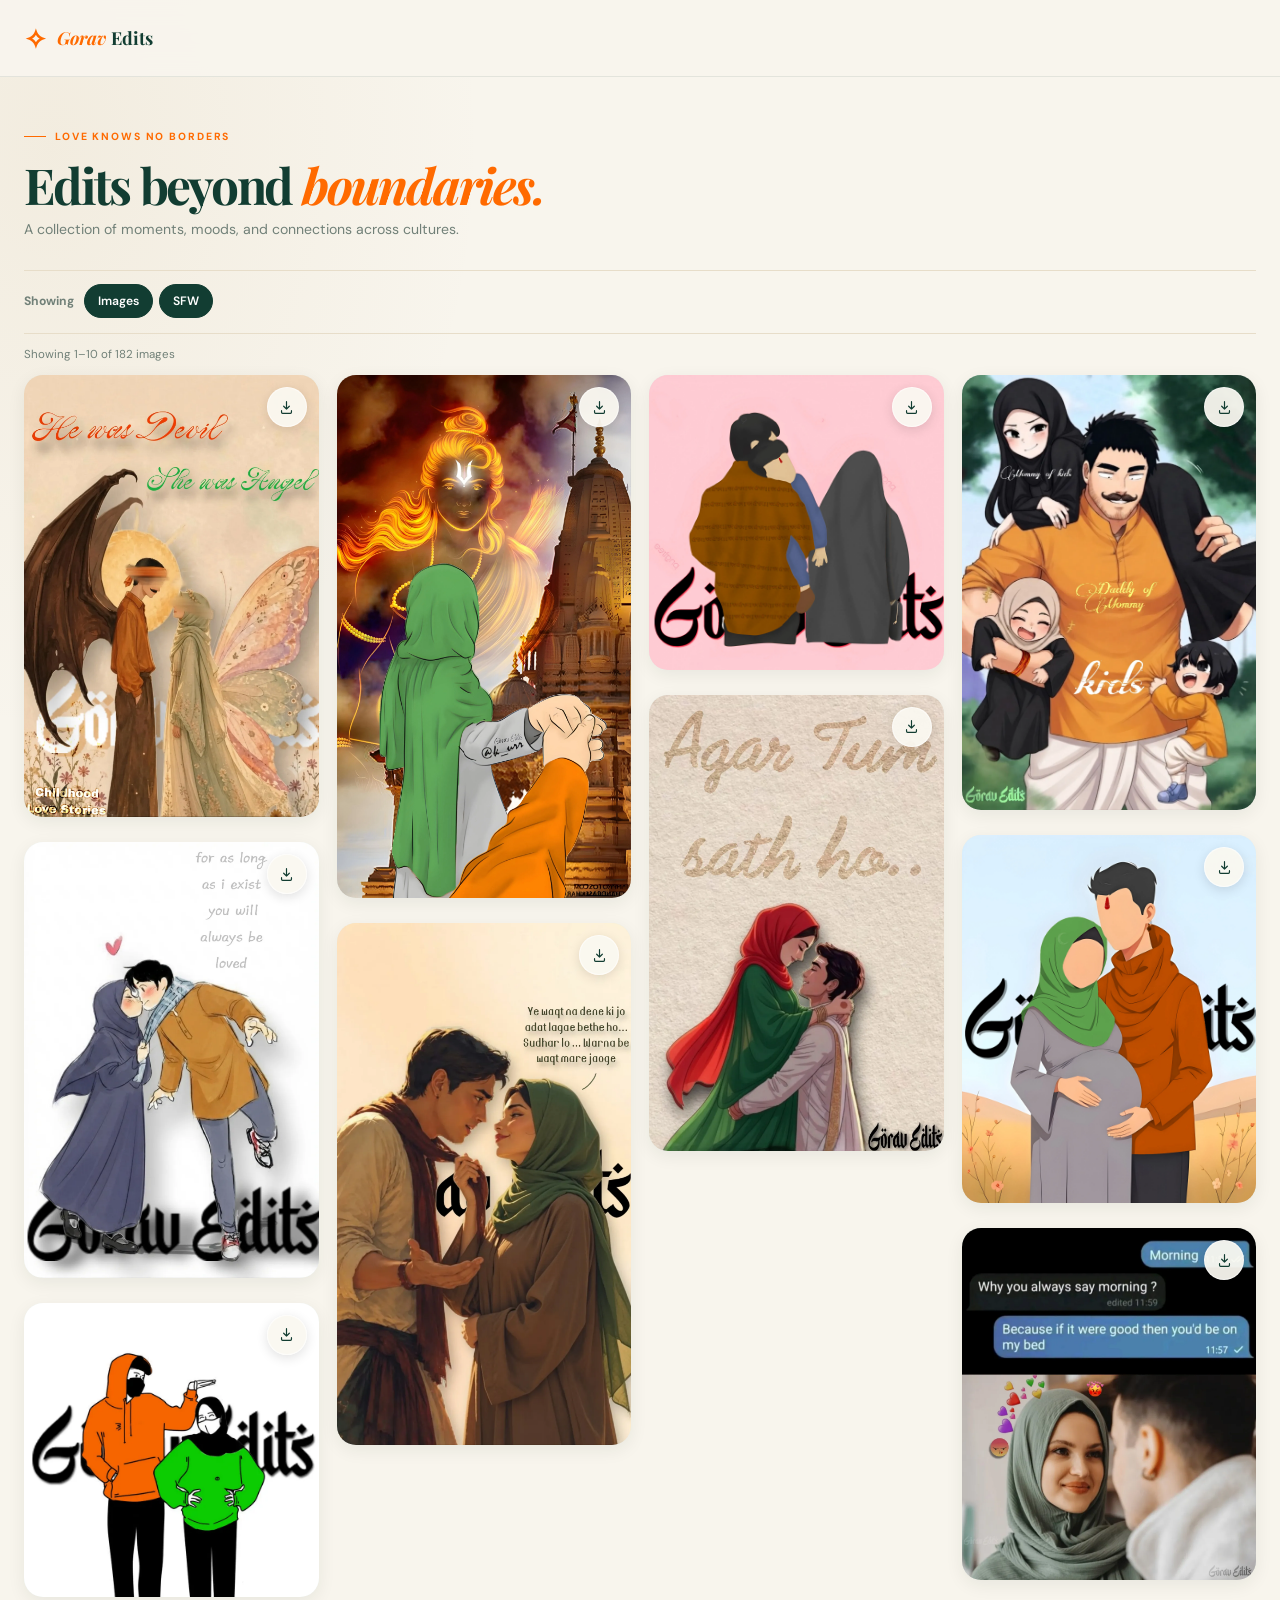
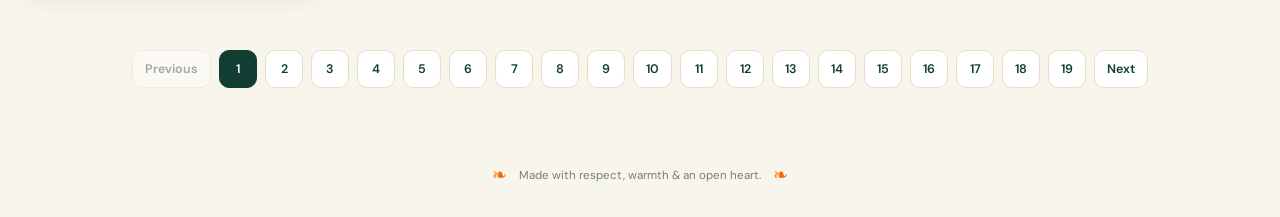
==== index.html @ bd718f8f "minor necessary changes" ====
<!doctype html>
<html lang="en">
<head>
  <meta charset="UTF-8">
  <meta name="viewport" content="width=device-width, initial-scale=1">
  <meta name="theme-color" content="#123d32">
  <title>Gorav Edits</title>
  <link rel="preconnect" href="https://fonts.googleapis.com">
  <link rel="preconnect" href="https://fonts.gstatic.com" crossorigin>
  <link href="https://fonts.googleapis.com/css2?family=DM+Sans:wght@400;500;600;700&family=Playfair+Display:wght@600;700&display=swap" rel="stylesheet">
  <link href="https://cdn.jsdelivr.net/npm/bootstrap@5.3.3/dist/css/bootstrap.min.css" rel="stylesheet">
  <link rel="stylesheet" href="style.css">
</head>
<body>
  <header class="site-header">
    <nav class="navbar"><div class="container-fluid px-3 px-lg-4">
      <a href="index.html" class="brand-mark"><span class="brand-symbol">✧</span><span><em>Gorav </em>Edits</span></a>
    </div></nav>
  </header>
  <main class="container-fluid gallery-shell px-3 px-lg-4" id="gallery">
    <div class="gallery-intro">
      <div class="eyebrow"><span></span> LOVE KNOWS NO BORDERS</div>
      <h1>Edits beyond <i>boundaries.</i></h1>
      <p>A collection of moments, moods, and connections across cultures.</p>
    </div>

<section class="gallery-controls" aria-label="Gallery controls">
  <div class="filter-group">
    <span class="control-label">Showing</span>
    <span class="filter-chip active">Images</span>
    <span class="filter-chip active">SFW</span>
  </div>
</section>

<p class="results-count" id="resultsCount" aria-live="polite"></p>

<section class="masonry-grid" id="mediaGrid" aria-label="Media gallery"></section>

<nav class="pagination" id="pagination" aria-label="Gallery pages"></nav>

<p class="empty-state" id="emptyState" hidden>
  No images available.
</p>


    <p class="results-count" id="resultsCount" aria-live="polite"></p>
    <section class="masonry-grid" id="mediaGrid" aria-label="Media gallery"></section>
    <p class="empty-state" id="emptyState" hidden>No media matches these filters yet.</p>
  </main>
  <footer class="site-footer"><span class="footer-ornament">❧</span><span>Made with respect, warmth &amp; an open heart.</span><span class="footer-ornament">❧</span></footer>
  <script src="script.js"></script>
  <script src="sub_scripts/app.js"></script>
</body>
</html>
---- style.css ----
:root {
     --green: #123d32;
     --green-deep: #0b2d26;
     --green-soft: #e7efe9;
     --cream: #f8f5ed;
     --sand: #e7ddc9;
     --gold: #ff6a00;
     --ink: #1c2a24;
     --muted: #718078;
     --radius: 17px
 }

 * {
     box-sizing: border-box
 }

 html {
     scroll-behavior: smooth
 }

 body {
     margin: 0;
     color: var(--ink);
     background: radial-gradient(ellipse at 4% 8%, rgba(185, 148, 84, .09), transparent 27rem), var(--cream);
     font-family: "DM Sans", sans-serif
 }

 .site-header {
     position: sticky;
     top: 0;
     z-index: 100;
     background: rgba(248, 245, 237, .94);
     border-bottom: 1px solid rgba(18, 61, 50, .09);
     backdrop-filter: blur(14px)
 }

 .navbar {
     min-height: 68px
 }

 .brand-mark {
     display: inline-flex;
     align-items: center;
     gap: 10px;
     color: var(--green);
     text-decoration: none;
     font-family: "Playfair Display", serif;
     font-size: 1.12rem;
     font-weight: 700
 }

 .brand-mark em {
     color: var(--gold)
 }

 .brand-symbol {
     color: var(--gold);
     font-size: 1.7rem
 }

 .nav-link {
     color: var(--green);
     font-size: .82rem;
     font-weight: 600
 }

 .gallery-shell {
     max-width: 1600px;
     margin: auto
 }

 .gallery-intro {
     padding: 34px 0 24px
 }

 .eyebrow {
     display: flex;
     align-items: center;
     gap: 9px;
     color: var(--gold);
     font-size: .65rem;
     font-weight: 700;
     letter-spacing: .18em
 }

 .eyebrow span {
     width: 22px;
     height: 1px;
     background: var(--gold)
 }

 .gallery-intro h1 {
     margin: 10px 0 5px;
     color: var(--green);
     font-family: "Playfair Display", serif;
     font-size: clamp(1.8rem, 4vw, 3.1rem);
     font-weight: 700;
     letter-spacing: -.045em
 }

 .gallery-intro h1 i {
     color: var(--gold)
 }

 .gallery-intro p {
     margin: 0;
     color: var(--muted);
     font-size: .88rem
 }

 .gallery-controls {
     display: flex;
     align-items: center;
     justify-content: space-between;
     gap: 12px;
     flex-wrap: wrap;
     padding: 13px 0 15px;
     border-top: 1px solid var(--sand);
     border-bottom: 1px solid var(--sand)
 }

 .filter-group,
 .gallery-actions {
     display: flex;
     align-items: center;
     gap: 6px;
     flex-wrap: wrap
 }

 .control-label,
 .sort-wrap {
     color: var(--muted);
     font-size: .76rem;
     font-weight: 700;
     margin-right: 4px
 }

 .filter-chip,
 .action-button,
 .sort-wrap select {
     border: 1px solid var(--sand);
     border-radius: 999px;
     background: rgba(255, 255, 255, .65);
     color: var(--green);
     font: 600 .76rem "DM Sans", sans-serif;
     padding: 8px 13px
 }

 .filter-chip.active {
     background: var(--green);
     border-color: var(--green);
     color: white
 }

 .filter-chip:focus-visible,
 .action-button:focus-visible,
 select:focus-visible {
     outline: 2px solid var(--gold);
     outline-offset: 2px
 }

 .action-button {
     cursor: pointer
 }

 .action-button:hover {
     background: var(--green-soft)
 }

 .sort-wrap {
     display: flex;
     align-items: center;
     gap: 7px
 }

 .sort-wrap select {
     padding: 8px 27px 8px 12px;
     cursor: pointer
 }

 .results-count {
     margin: 12px 0;
     color: var(--muted);
     font-size: .72rem
 }

 .masonry-grid {
     columns: 2;
     column-gap: 12px
 }

 .media-card {
     position: relative;
     display: inline-block;
     width: 100%;
     margin-bottom: 12px;
     overflow: hidden;
     border-radius: var(--radius);
     background: var(--green-soft);
     break-inside: avoid;
     box-shadow: 0 5px 18px rgba(20, 45, 35, .07)
 }

 .media-card img,
 .media-card video {
     display: block;
     width: 100%;
     height: auto
 }

 .media-card video {
     background: #101713
 }

 .download-button {
     position: absolute;
     top: 9px;
     right: 9px;
     z-index: 2;
     display: grid;
     place-items: center;
     width: 36px;
     height: 36px;
     border: 1px solid rgba(255, 255, 255, .55);
     border-radius: 50%;
     color: var(--green);
     background: rgba(250, 248, 241, .94);
     cursor: pointer;
     box-shadow: 0 3px 12px rgba(0, 0, 0, .12)
 }

 .download-button:hover {
     background: white;
     transform: translateY(-2px)
 }

 .download-button svg {
     width: 17px;
     height: 17px
 }

 .empty-state {
     text-align: center;
     padding: 40px 12px;
     color: var(--muted)
 }

 .site-footer {
     display: flex;
     justify-content: center;
     align-items: center;
     gap: 12px;
     padding: 34px 16px 28px;
     color: var(--muted);
     font-size: .72rem;
     text-align: center
 }

 .footer-ornament {
     color: var(--gold);
     font-size: 1.1rem
 }

 @media(min-width:768px) {
     .navbar {
         min-height: 76px
     }

     .gallery-intro {
         padding: 52px 0 30px
     }

     .masonry-grid {
         columns: 4;
         column-gap: 18px
     }

     .media-card {
         margin-bottom: 18px;
         border-radius: 19px
     }

     .download-button {
         top: 12px;
         right: 12px;
         width: 40px;
         height: 40px
     }
 }

 @media(max-width:520px) {
     .gallery-controls {
         align-items: flex-start
     }

     .gallery-actions {
         width: 100%;
         justify-content: space-between
     }

     .filter-group {
         gap: 5px
     }

     .filter-chip {
         padding: 7px 10px
     }

     .control-label {
         width: 100%;
         margin-bottom: 2px
     }

     .gallery-intro {
         padding-top: 27px
     }
 }

 
/* Informational content labels */
.filter-chip {
    cursor: default;
    pointer-events: none;
}

/* Pagination */
.pagination {
    display: flex;
    justify-content: center;
    align-items: center;
    flex-wrap: wrap;
    gap: 8px;
    padding: 28px 0;
}

.page-button {
    min-width: 38px;
    height: 38px;
    padding: 0 12px;
    border: 1px solid var(--sand);
    border-radius: 10px;
    background: white;
    color: var(--green);
    font: 600 .78rem "DM Sans", sans-serif;
    cursor: pointer;
}

.page-button:hover:not(:disabled) {
    background: var(--green-soft);
}

.page-button.active {
    background: var(--green);
    border-color: var(--green);
    color: white;
}

.page-button:disabled {
    opacity: .4;
    cursor: not-allowed;
}

.page-button:focus-visible {
    outline: 2px solid var(--gold);
    outline-offset: 3px;
}
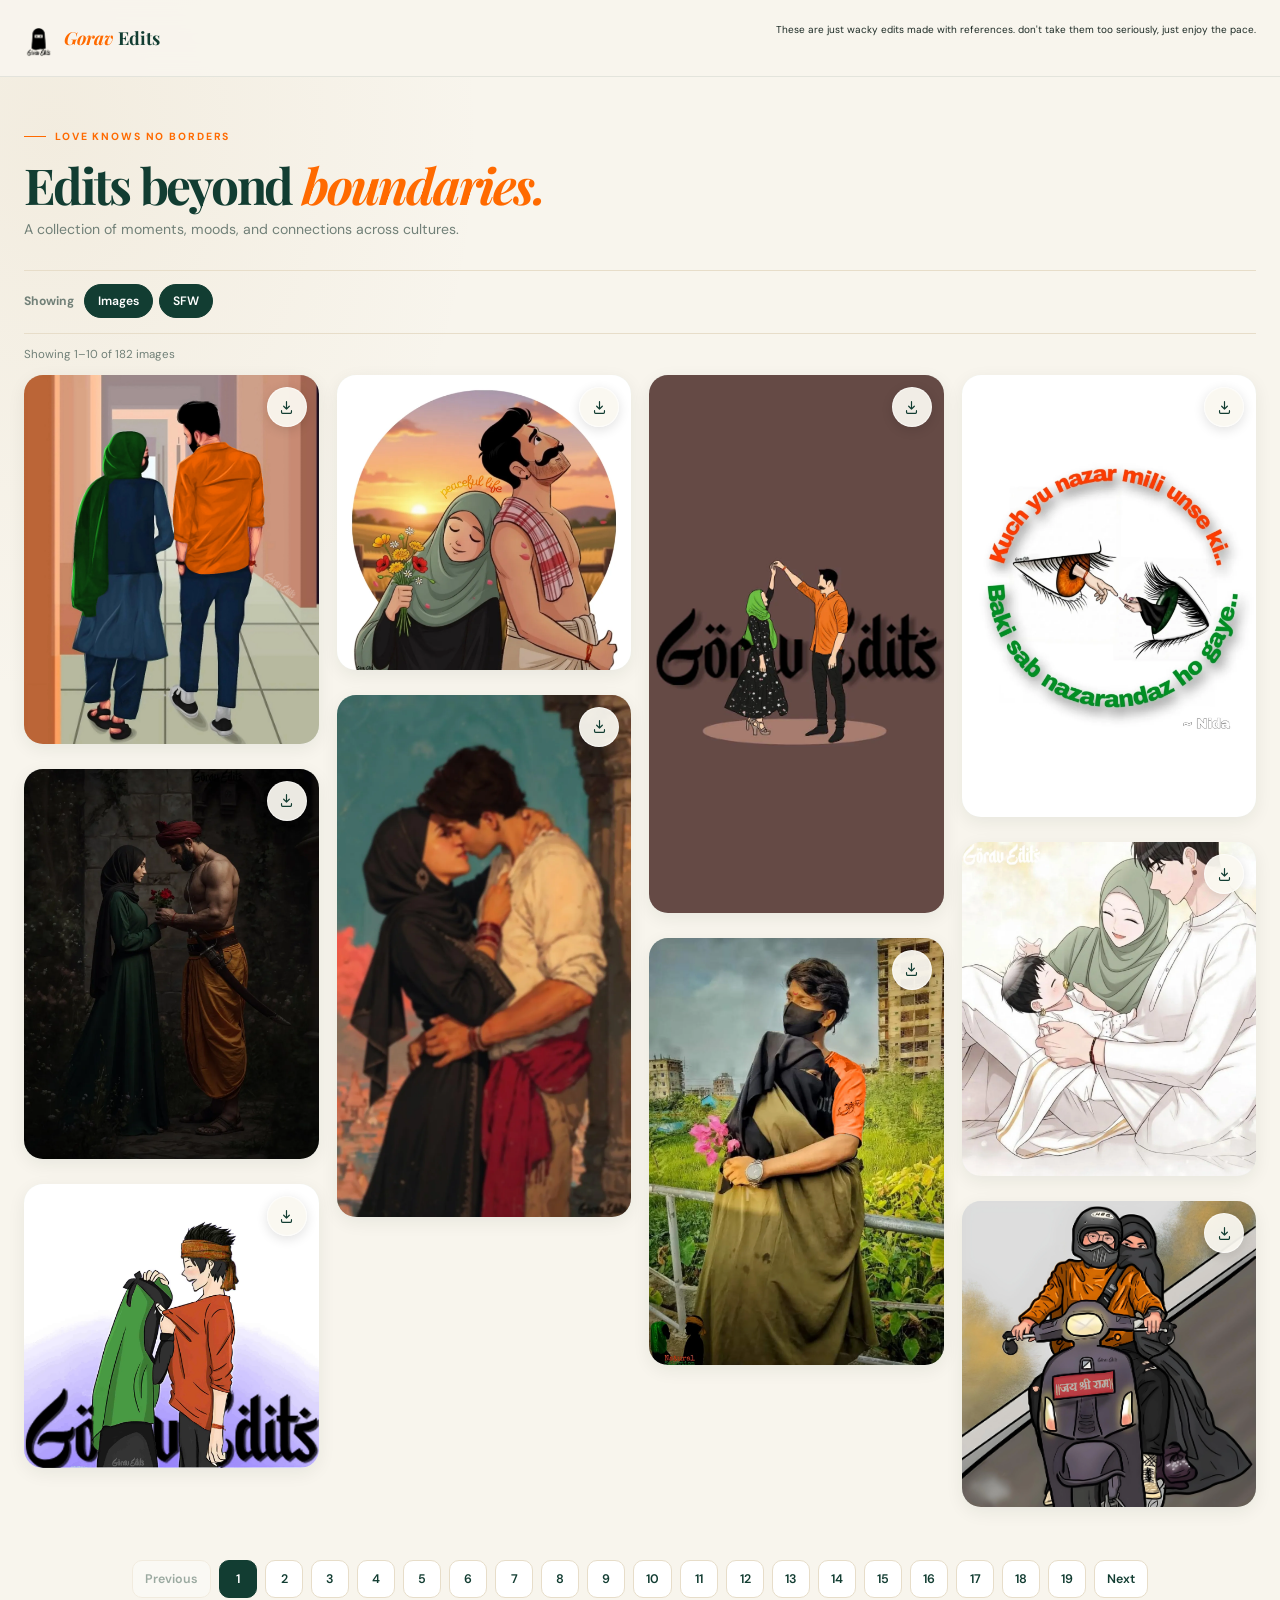
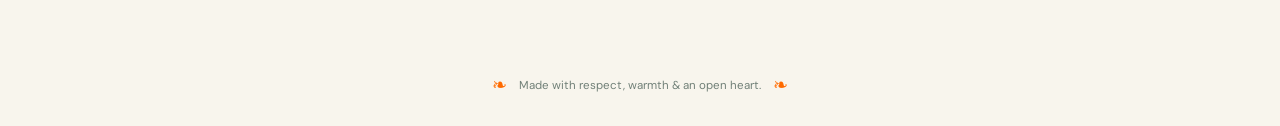
==== commit 30d81f84: "logo added" ====
--- a/index.html
+++ b/index.html
@@ -10,11 +10,15 @@
   <link href="https://fonts.googleapis.com/css2?family=DM+Sans:wght@400;500;600;700&family=Playfair+Display:wght@600;700&display=swap" rel="stylesheet">
   <link href="https://cdn.jsdelivr.net/npm/bootstrap@5.3.3/dist/css/bootstrap.min.css" rel="stylesheet">
   <link rel="stylesheet" href="style.css">
+  <!-- https://goravedits.github.io/media_board/ -->
 </head>
 <body>
   <header class="site-header">
     <nav class="navbar"><div class="container-fluid px-3 px-lg-4">
-      <a href="index.html" class="brand-mark"><span class="brand-symbol">✧</span><span><em>Gorav </em>Edits</span></a>
+      <a href="index.html" class="brand-mark"><span class="brand-symbol">
+        <img src="./media/logo/gedithijab.png" alt="" width="30px">
+      </span><span><em>Gorav </em>Edits</span></a>
+      <p style="font-size: 10px;">These are just wacky edits made with references. don't take them too seriously, just enjoy the pace.</p>
     </div></nav>
   </header>
   <main class="container-fluid gallery-shell px-3 px-lg-4" id="gallery">
@@ -22,6 +26,7 @@
       <div class="eyebrow"><span></span> LOVE KNOWS NO BORDERS</div>
       <h1>Edits beyond <i>boundaries.</i></h1>
       <p>A collection of moments, moods, and connections across cultures.</p>
+
     </div>
 
 <section class="gallery-controls" aria-label="Gallery controls">
@@ -47,7 +52,9 @@
     <section class="masonry-grid" id="mediaGrid" aria-label="Media gallery"></section>
     <p class="empty-state" id="emptyState" hidden>No media matches these filters yet.</p>
   </main>
-  <footer class="site-footer"><span class="footer-ornament">❧</span><span>Made with respect, warmth &amp; an open heart.</span><span class="footer-ornament">❧</span></footer>
+  <footer class="site-footer"><span class="footer-ornament">
+    ❧</span><span>Made with respect, warmth &amp; an open heart.</span><span class="footer-ornament">❧</span>
+  </footer>
   <script src="script.js"></script>
   <script src="sub_scripts/app.js"></script>
 </body>
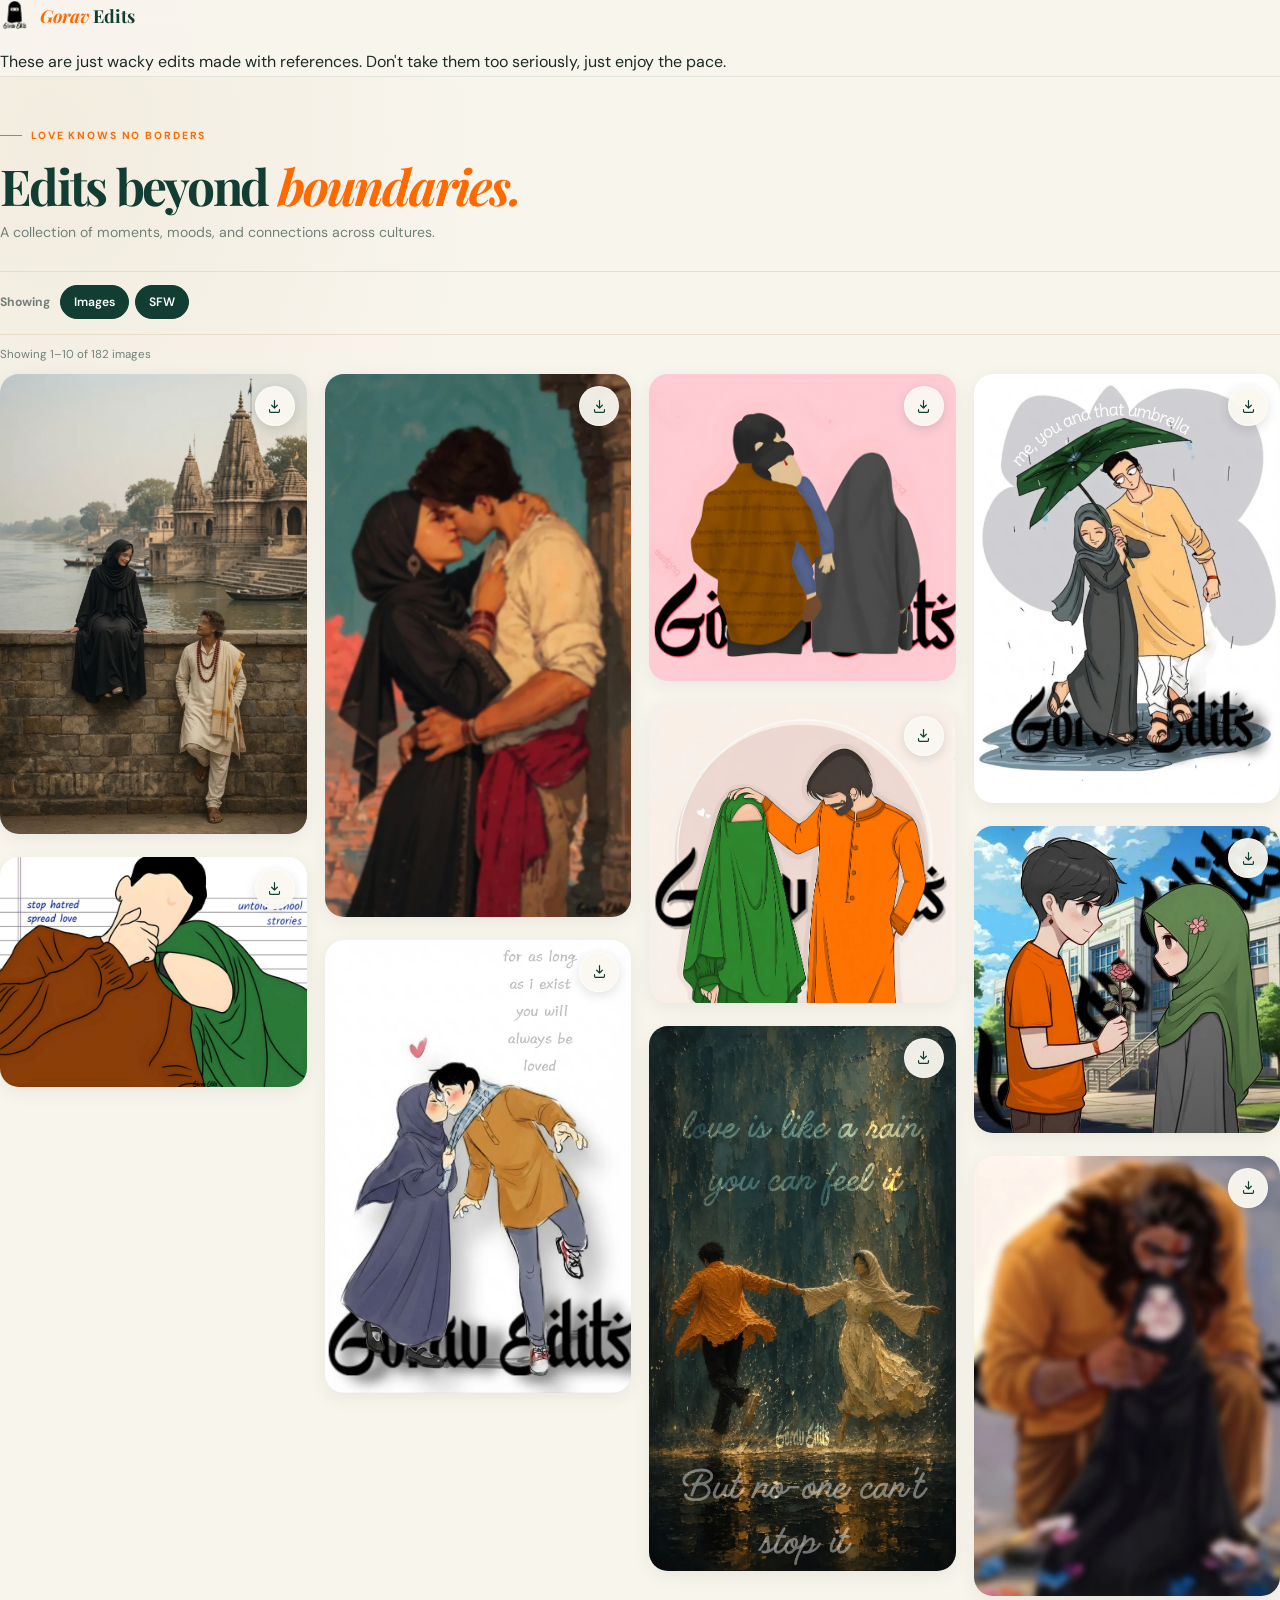
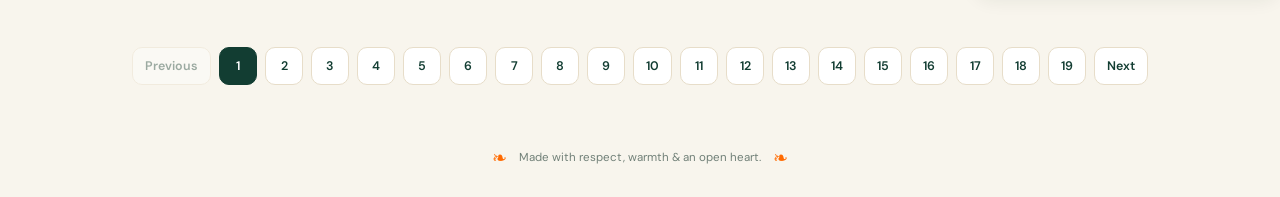
==== commit 8d5790a8: "tried seo" ====
--- a/index.html
+++ b/index.html
@@ -1,61 +1,110 @@
 <!doctype html>
 <html lang="en">
+
 <head>
   <meta charset="UTF-8">
-  <meta name="viewport" content="width=device-width, initial-scale=1">
+  <meta name="viewport" content="width=device-width,initial-scale=1">
   <meta name="theme-color" content="#123d32">
   <title>Gorav Edits</title>
+
+  <!-- SEO metadata starts -->
+  <meta name="description"
+    content="Explore Gorav Edits, a creative collection of visual edits, images, moods and cultural connections.">
+
+  <meta name="keywords"
+    content="msub, msubs, hdom, hdoms, hstud, hstuds, mslut, msluts, mcuck, mcucks, forbidden love, zinah, gorav edits, gorav edit, Gorav, photo edits, ">
+
+  <meta name="author" content="Gorav">
+
+  <link rel="canonical" href="https://YOUR-DOMAIN.com/">
+
+  <meta property="og:type" content="website">
+  <meta property="og:title" content="Gorav Edits">
+  <meta property="og:description" content="Explore a collection of creative edits by Gorav.">
+  <meta property="og:image" content="https://YOUR-DOMAIN.com/media/logo/gedithijab.png">
+  <meta property="og:url" content="https://goravedits.github.io/media_board/">
+
+  <meta name="twitter:card" content="summary_large_image">
+  <meta name="twitter:title" content="Gorav Edits">
+  <meta name="twitter:description" content="Explore creative edits by Gorav.">
+  <!-- SEO metadata Ends -->
+
+  <!--  -->
+  <script type="application/ld+json">
+{
+  "@context": "https://schema.org",
+  "@type": "WebSite",
+  "name": "Gorav Edits",
+  "alternateName": [
+    "Gorav Edit",
+    "Gorav Edits",
+    "Gorav Edit Gallery"
+    "Gorav Edits Gallery"
+  ],
+  "description": "A creative collection of visual edits by Gorav.",
+  "url": "https://goravedits.github.io/media_board/"
+}
+</script>
+  <!--  -->
+
   <link rel="preconnect" href="https://fonts.googleapis.com">
   <link rel="preconnect" href="https://fonts.gstatic.com" crossorigin>
-  <link href="https://fonts.googleapis.com/css2?family=DM+Sans:wght@400;500;600;700&family=Playfair+Display:wght@600;700&display=swap" rel="stylesheet">
-  <link href="https://cdn.jsdelivr.net/npm/bootstrap@5.3.3/dist/css/bootstrap.min.css" rel="stylesheet">
+  <link
+    href="https://fonts.googleapis.com/css2?family=DM+Sans:wght@400;500;600;700&family=Playfair+Display:wght@600;700&display=swap"
+    rel="stylesheet">
+
   <link rel="stylesheet" href="style.css">
-  <!-- https://goravedits.github.io/media_board/ -->
 </head>
+
 <body>
+
   <header class="site-header">
-    <nav class="navbar"><div class="container-fluid px-3 px-lg-4">
-      <a href="index.html" class="brand-mark"><span class="brand-symbol">
-        <img src="./media/logo/gedithijab.png" alt="" width="30px">
-      </span><span><em>Gorav </em>Edits</span></a>
-      <p style="font-size: 10px;">These are just wacky edits made with references. don't take them too seriously, just enjoy the pace.</p>
-    </div></nav>
+    <nav class="navbar">
+      <div class="container-fluid px-3 px-lg-4">
+        <a href="index.html" class="brand-mark">
+          <img src="./media/logo/gedithijab.png" alt="" width="30">
+          <span><em>Gorav</em> Edits</span>
+        </a>
+        <p>These are just wacky edits made with references. Don't take them too seriously, just enjoy the pace.</p>
+      </div>
+    </nav>
   </header>
-  <main class="container-fluid gallery-shell px-3 px-lg-4" id="gallery">
-    <div class="gallery-intro">
+
+  <main class="gallery-shell container-fluid px-3 px-lg-4" id="gallery">
+
+    <section class="gallery-intro">
       <div class="eyebrow"><span></span> LOVE KNOWS NO BORDERS</div>
       <h1>Edits beyond <i>boundaries.</i></h1>
       <p>A collection of moments, moods, and connections across cultures.</p>
+    </section>
 
-    </div>
-
-<section class="gallery-controls" aria-label="Gallery controls">
-  <div class="filter-group">
-    <span class="control-label">Showing</span>
-    <span class="filter-chip active">Images</span>
-    <span class="filter-chip active">SFW</span>
-  </div>
-</section>
-
-<p class="results-count" id="resultsCount" aria-live="polite"></p>
-
-<section class="masonry-grid" id="mediaGrid" aria-label="Media gallery"></section>
-
-<nav class="pagination" id="pagination" aria-label="Gallery pages"></nav>
-
-<p class="empty-state" id="emptyState" hidden>
-  No images available.
-</p>
-
+    <section class="gallery-controls">
+      <div class="filter-group">
+        <span class="control-label">Showing</span>
+        <span class="filter-chip active">Images</span>
+        <span class="filter-chip active">SFW</span>
+      </div>
+    </section>
 
     <p class="results-count" id="resultsCount" aria-live="polite"></p>
+
     <section class="masonry-grid" id="mediaGrid" aria-label="Media gallery"></section>
-    <p class="empty-state" id="emptyState" hidden>No media matches these filters yet.</p>
+
+    <nav class="pagination" id="pagination" aria-label="Gallery pages"></nav>
+
+    <p class="empty-state" id="emptyState" hidden>
+      No images available.
+    </p>
+
   </main>
-  <footer class="site-footer"><span class="footer-ornament">
-    ❧</span><span>Made with respect, warmth &amp; an open heart.</span><span class="footer-ornament">❧</span>
+
+  <footer class="site-footer">
+    <span class="footer-ornament">❧</span>
+    <span>Made with respect, warmth &amp; an open heart.</span>
+    <span class="footer-ornament">❧</span>
   </footer>
-  <script src="script.js"></script>
+
   <script src="sub_scripts/app.js"></script>
 </body>
+
 </html>
--- a/style.css
+++ b/style.css
@@ -4,7 +4,7 @@
      --green-soft: #e7efe9;
      --cream: #f8f5ed;
      --sand: #e7ddc9;
-     --gold: #ff6a00;
+     --safron: #ff6a00;
      --ink: #1c2a24;
      --muted: #718078;
      --radius: 17px
@@ -50,11 +50,11 @@
  }
 
  .brand-mark em {
-     color: var(--gold)
+     color: var(--safron)
  }
 
  .brand-symbol {
-     color: var(--gold);
+     color: var(--safron);
      font-size: 1.7rem
  }
 
@@ -77,7 +77,7 @@
      display: flex;
      align-items: center;
      gap: 9px;
-     color: var(--gold);
+     color: var(--safron);
      font-size: .65rem;
      font-weight: 700;
      letter-spacing: .18em
@@ -86,7 +86,7 @@
  .eyebrow span {
      width: 22px;
      height: 1px;
-     background: var(--gold)
+     background: var(--safron)
  }
 
  .gallery-intro h1 {
@@ -99,7 +99,7 @@
  }
 
  .gallery-intro h1 i {
-     color: var(--gold)
+     color: var(--safron)
  }
 
  .gallery-intro p {
@@ -155,7 +155,7 @@
  .filter-chip:focus-visible,
  .action-button:focus-visible,
  select:focus-visible {
-     outline: 2px solid var(--gold);
+     outline: 2px solid var(--safron);
      outline-offset: 2px
  }
 
@@ -257,7 +257,7 @@
  }
 
  .footer-ornament {
-     color: var(--gold);
+     color: var(--safron);
      font-size: 1.1rem
  }
 
@@ -361,6 +361,6 @@
 }
 
 .page-button:focus-visible {
-    outline: 2px solid var(--gold);
+    outline: 2px solid var(--safron);
     outline-offset: 3px;
 }
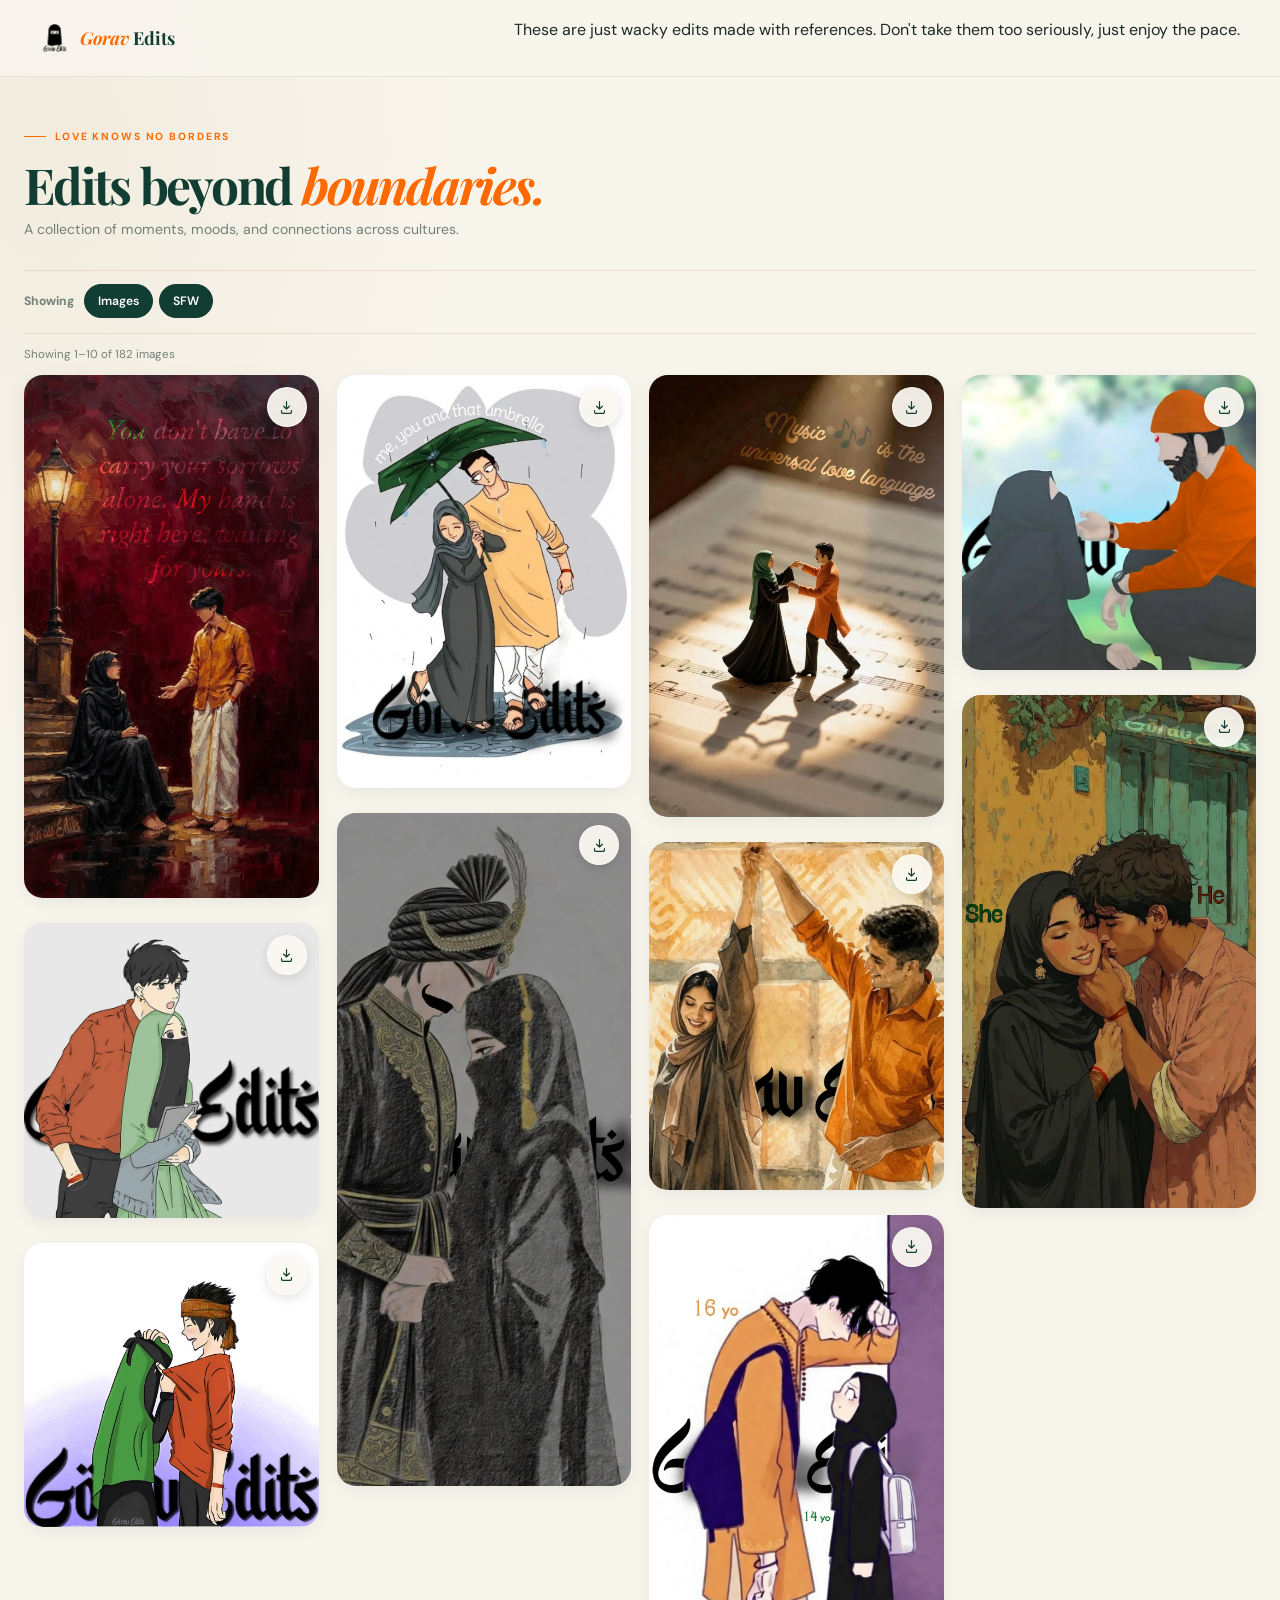
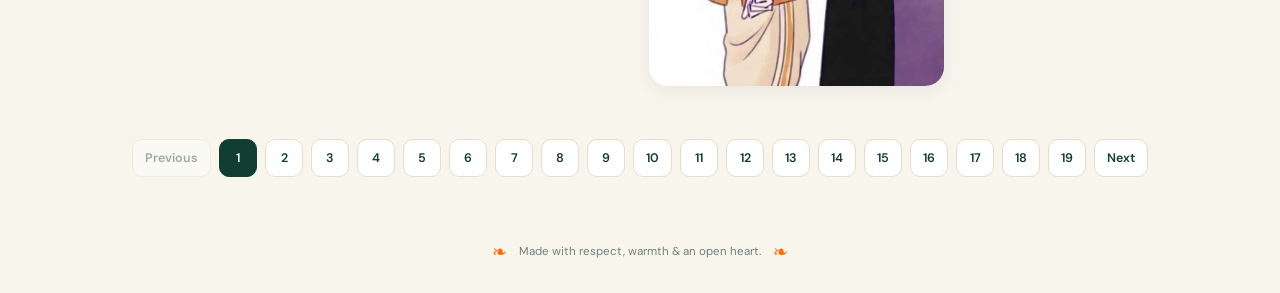
==== commit 6e2d7fcb: "self hosted jquery & bootstrap 4" ====
--- a/index.html
+++ b/index.html
@@ -53,6 +53,7 @@
     href="https://fonts.googleapis.com/css2?family=DM+Sans:wght@400;500;600;700&family=Playfair+Display:wght@600;700&display=swap"
     rel="stylesheet">
 
+  <link rel="stylesheet" href="libs/bootstrap-4.3.1-dist/css/bootstrap.min.css">
   <link rel="stylesheet" href="style.css">
 </head>
 
@@ -104,7 +105,9 @@
     <span class="footer-ornament">❧</span>
   </footer>
 
-  <script src="sub_scripts/app.js"></script>
+<script src="libs/jquery/jquery-3.7.1.min.js"></script>
+<script src="libs/bootstrap-4.3.1-dist/js/bootstrap.bundle.min.js"></script>
+<script src="sub_scripts/app.js"></script>
 </body>
 
 </html>
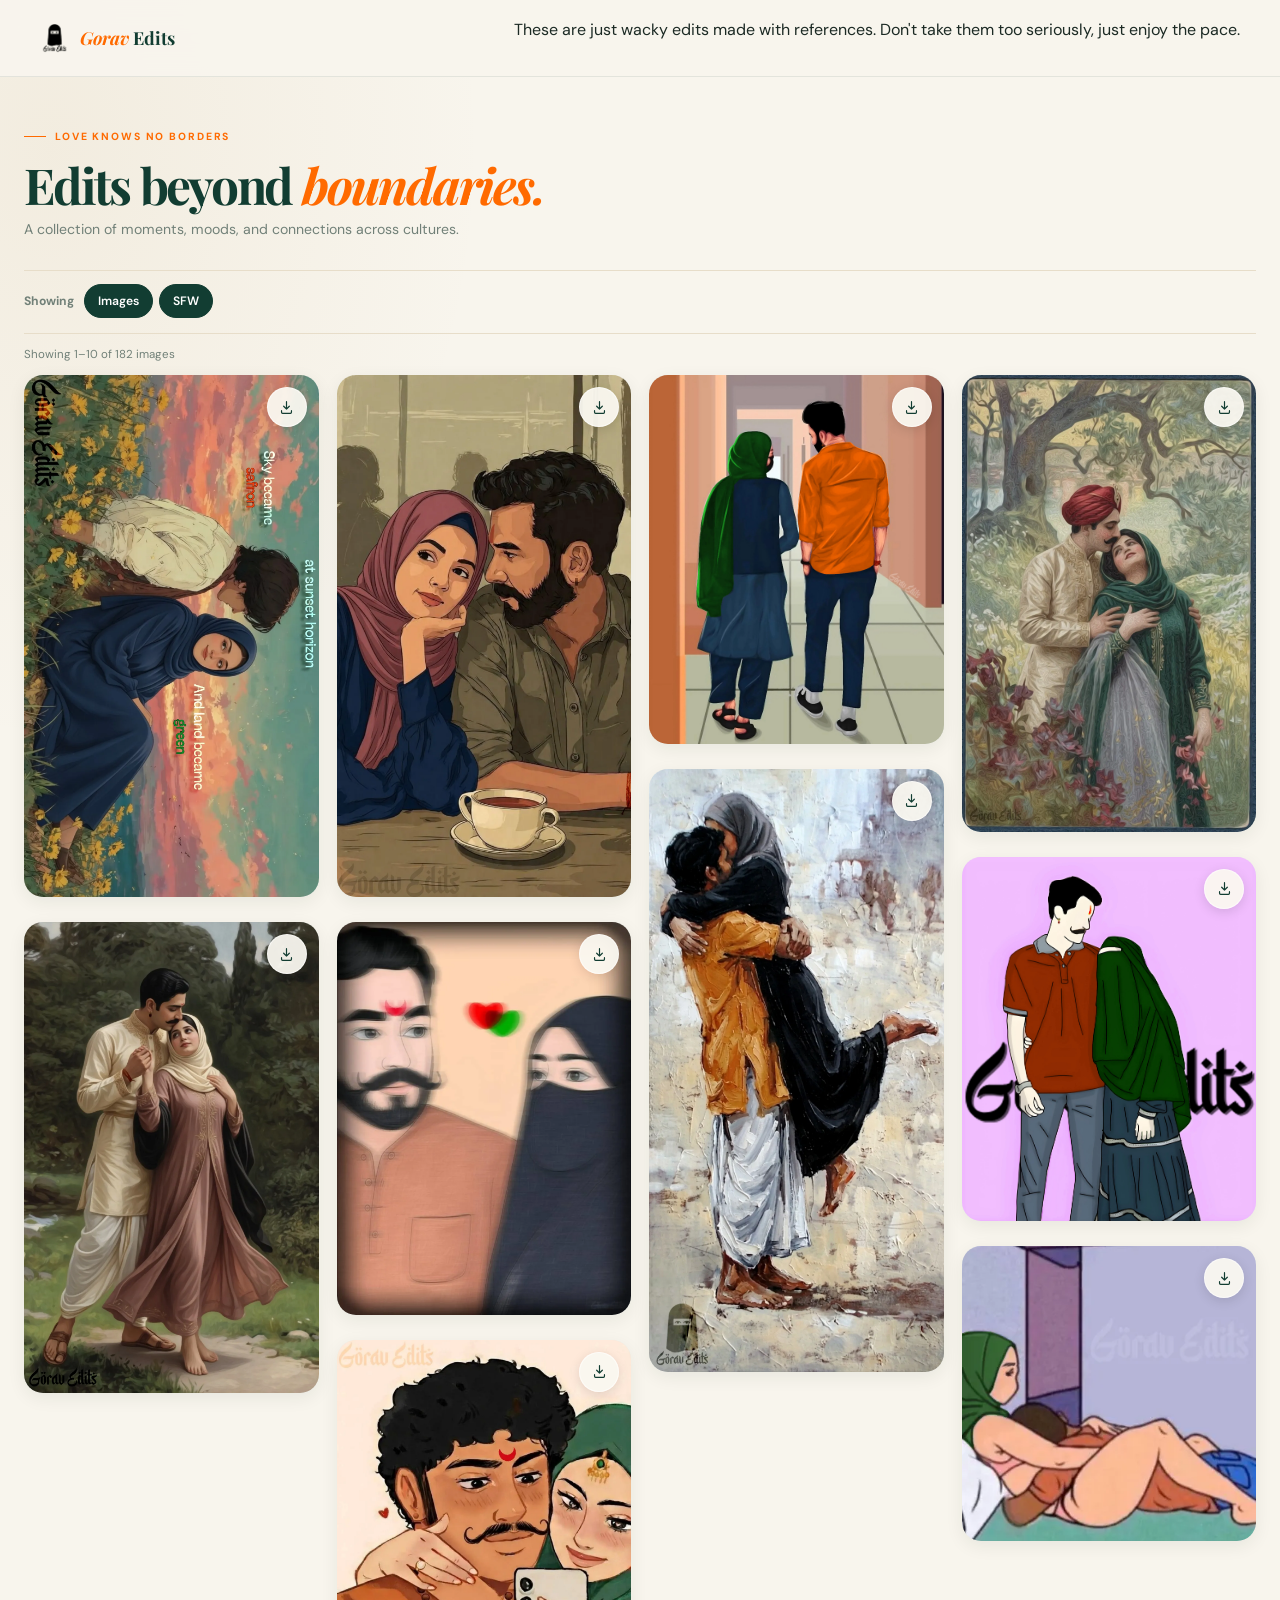
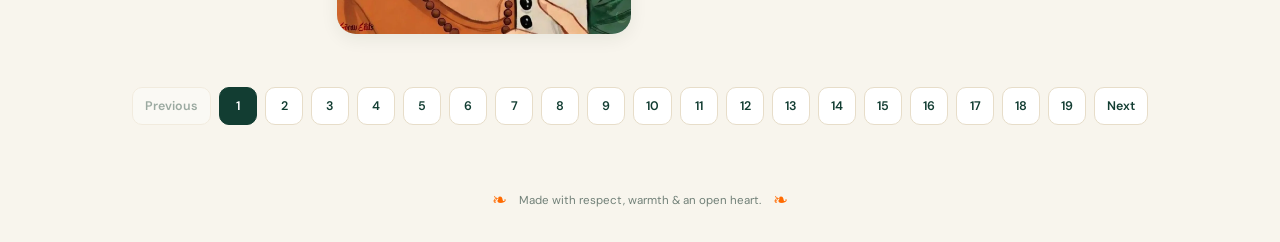
==== commit f047cc0d: "saved" ====
--- a/index.html
+++ b/index.html
@@ -38,7 +38,7 @@
   "alternateName": [
     "Gorav Edit",
     "Gorav Edits",
-    "Gorav Edit Gallery"
+    "Gorav Edit Gallery",
     "Gorav Edits Gallery"
   ],
   "description": "A creative collection of visual edits by Gorav.",
@@ -105,8 +105,9 @@
     <span class="footer-ornament">❧</span>
   </footer>
 
-<script src="libs/jquery/jquery-3.7.1.min.js"></script>
+<script src="libs/jquery/jquery-3.7.1.js"></script>
 <script src="libs/bootstrap-4.3.1-dist/js/bootstrap.bundle.min.js"></script>
+<script src="script.js"></script>
 <script src="sub_scripts/app.js"></script>
 </body>
 
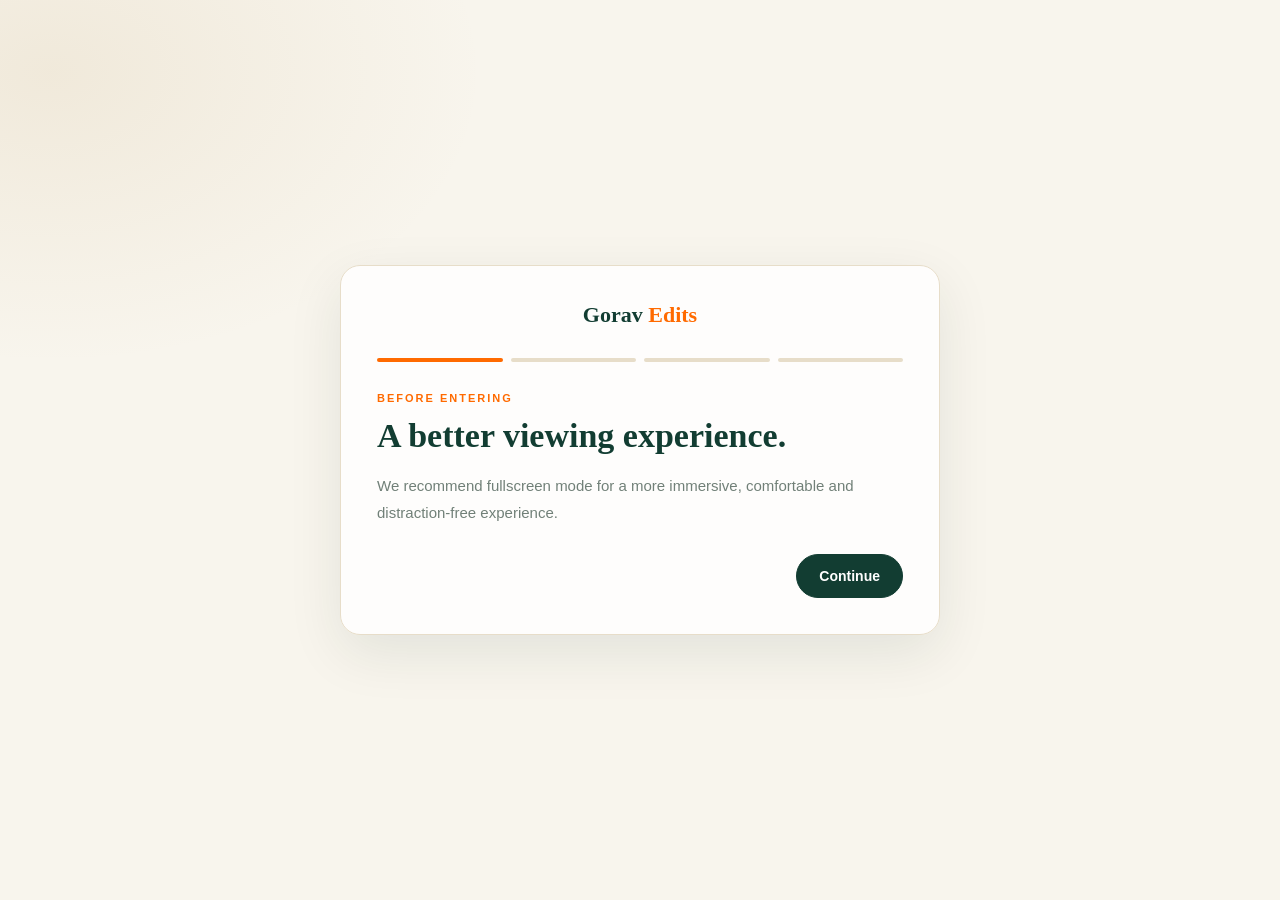
==== commit 2bb54ce9: "warning page added" ====
--- a/index.html
+++ b/index.html
@@ -59,56 +59,64 @@
 
 <body>
 
-  <header class="site-header">
-    <nav class="navbar">
-      <div class="container-fluid px-3 px-lg-4">
-        <a href="index.html" class="brand-mark">
-          <img src="./media/logo/gedithijab.png" alt="" width="30">
-          <span><em>Gorav</em> Edits</span>
-        </a>
-        <p>These are just wacky edits made with references. Don't take them too seriously, just enjoy the pace.</p>
-      </div>
-    </nav>
-  </header>
+  <div id="galleryApp" hidden>
 
-  <main class="gallery-shell container-fluid px-3 px-lg-4" id="gallery">
+    <header class="site-header">
+      <nav class="navbar">
+        <div class="container-fluid px-3 px-lg-4">
+          <a href="index.html" class="brand-mark">
+            <img src="./media/logo/gedithijab.png" alt="" width="30">
+            <span><em>Gorav</em> Edits</span>
+          </a>
+          <p>These are just wacky edits made with references. Don't take them too seriously, just enjoy the pace.</p>
+        </div>
+      </nav>
+    </header>
 
-    <section class="gallery-intro">
-      <div class="eyebrow"><span></span> LOVE KNOWS NO BORDERS</div>
-      <h1>Edits beyond <i>boundaries.</i></h1>
-      <p>A collection of moments, moods, and connections across cultures.</p>
-    </section>
+    <main class="gallery-shell container-fluid px-3 px-lg-4" id="gallery">
 
-    <section class="gallery-controls">
-      <div class="filter-group">
-        <span class="control-label">Showing</span>
-        <span class="filter-chip active">Images</span>
-        <span class="filter-chip active">SFW</span>
-      </div>
-    </section>
+      <section class="gallery-intro">
+        <div class="eyebrow"><span></span> LOVE KNOWS NO BORDERS</div>
+        <h1>Edits beyond <i>boundaries.</i></h1>
+        <p>A collection of moments, moods, and connections across cultures.</p>
+      </section>
 
-    <p class="results-count" id="resultsCount" aria-live="polite"></p>
+      <section class="gallery-controls">
+        <div class="filter-group">
+          <span class="control-label">Showing</span>
+          <span class="filter-chip active">Images</span>
+          <span class="filter-chip active">SFW</span>
+        </div>
+      </section>
 
-    <section class="masonry-grid" id="mediaGrid" aria-label="Media gallery"></section>
+      <p class="results-count" id="resultsCount" aria-live="polite"></p>
 
-    <nav class="pagination" id="pagination" aria-label="Gallery pages"></nav>
+      <section class="masonry-grid" id="mediaGrid" aria-label="Media gallery"></section>
 
-    <p class="empty-state" id="emptyState" hidden>
-      No images available.
-    </p>
+      <nav class="pagination" id="pagination" aria-label="Gallery pages"></nav>
 
-  </main>
+      <p class="empty-state" id="emptyState" hidden>
+        No images available.
+      </p>
 
-  <footer class="site-footer">
-    <span class="footer-ornament">❧</span>
-    <span>Made with respect, warmth &amp; an open heart.</span>
-    <span class="footer-ornament">❧</span>
-  </footer>
+    </main>
 
-<script src="libs/jquery/jquery-3.7.1.js"></script>
-<script src="libs/bootstrap-4.3.1-dist/js/bootstrap.bundle.min.js"></script>
-<script src="script.js"></script>
-<script src="sub_scripts/app.js"></script>
+    <footer class="site-footer">
+      <span class="footer-ornament">❧</span>
+      <span>Made with respect, warmth &amp; an open heart.</span>
+      <span class="footer-ornament">❧</span>
+    </footer>
+
+  </div>
+
+  <!-- Initial warning screen -->
+  <iframe id="warningFrame" src="sub_pages/warning.html" title="Gallery entry warnings" allow="fullscreen">
+  </iframe>
+
+  <script src="libs/jquery/jquery-3.7.1.js"></script>
+  <script src="libs/bootstrap-4.3.1-dist/js/bootstrap.bundle.min.js"></script>
+  <script src="script.js"></script>
+  <script src="sub_scripts/app.js"></script>
 </body>
 
 </html>
--- a/style.css
+++ b/style.css
@@ -364,3 +364,23 @@
     outline: 2px solid var(--safron);
     outline-offset: 3px;
 }
+
+/* Main gallery entry control */
+
+#galleryApp[hidden] {
+    display: none !important;
+}
+
+/* Warning page overlay */
+
+#warningFrame {
+    position: fixed;
+    inset: 0;
+    z-index: 99999;
+
+    width: 100%;
+    height: 100%;
+
+    border: none;
+    background: var(--cream);
+}
